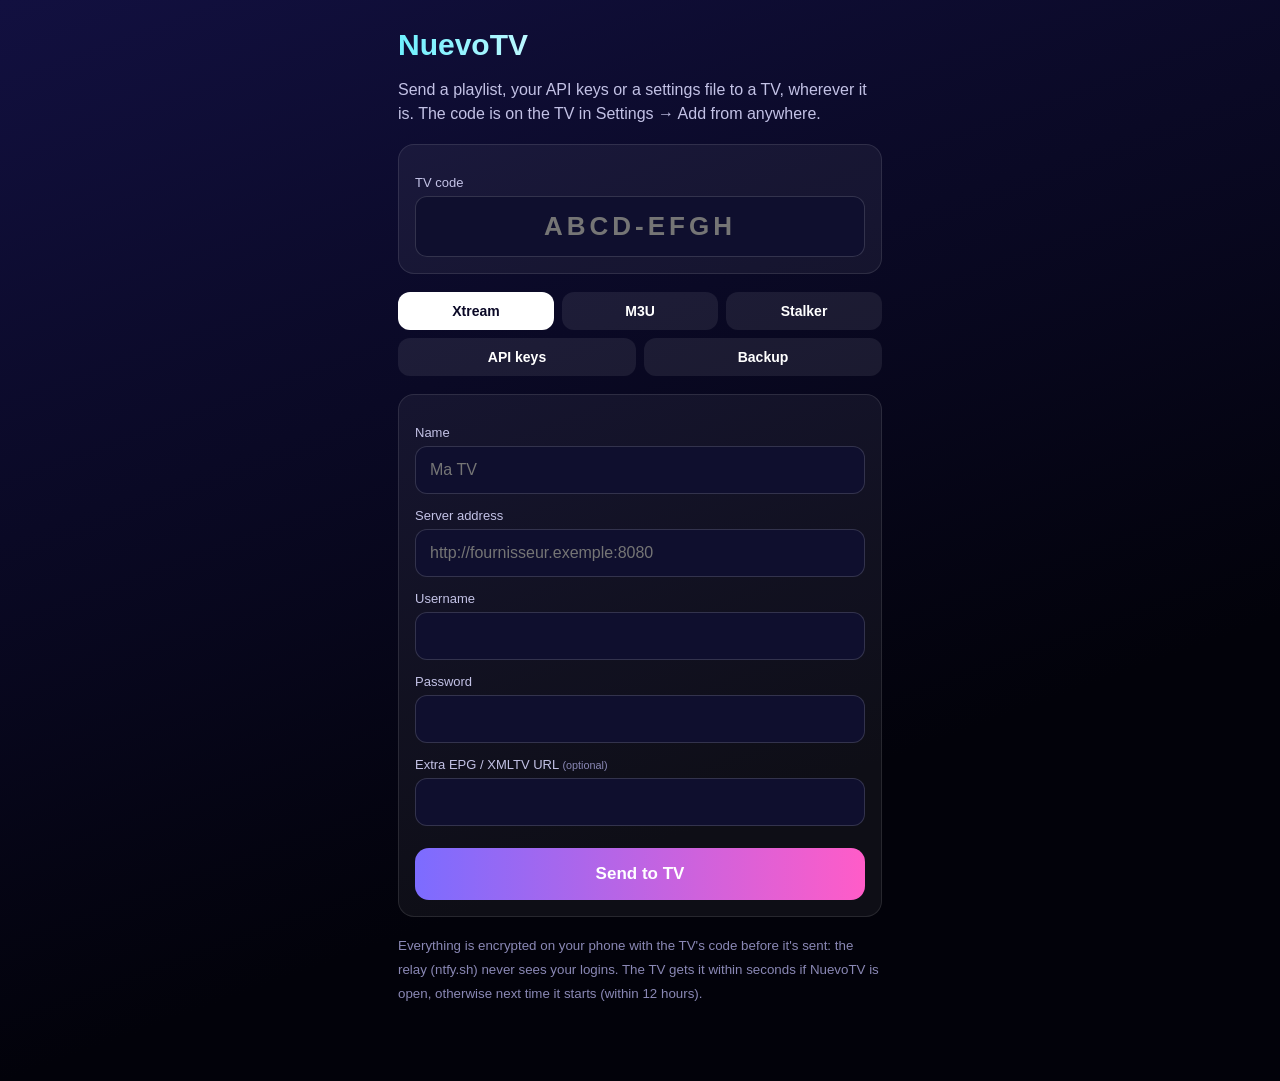
==== index.html @ 615e3f72 "Page d'ajout à distance Co-Authored-By: Claude Opus 5.5 <noreply@anthropic.com> Claude-Session: http" ====
<!doctype html>
<html lang="fr">
<head>
<meta charset="utf-8">
<meta name="viewport" content="width=device-width,initial-scale=1">
<meta name="robots" content="noindex">
<title>NuevoTV – Ajout à distance</title>
<style>
  *{box-sizing:border-box}
  body{margin:0;font-family:-apple-system,Segoe UI,Roboto,sans-serif;background:linear-gradient(160deg,#121040,#02020a 70%);color:#fff;min-height:100vh}
  main{max-width:520px;margin:0 auto;padding:28px 18px 60px}
  h1{font-size:30px;margin:0 0 4px;background:linear-gradient(90deg,#6ef0ff,#fff,#ff5cc8);-webkit-background-clip:text;background-clip:text;color:transparent}
  p{color:#c3c2e6;line-height:1.5}
  .tabs{display:flex;flex-wrap:wrap;gap:8px;margin:18px 0 6px}
  .tabs button{flex:1 1 30%;margin:0;padding:11px 6px;border-radius:12px;background:#ffffff14;color:#fff;font-weight:600;font-size:14px}
  .tabs button.on{background:#fff;color:#0a0826}
  label{display:block;font-size:13px;color:#c3c2e6;margin:14px 0 6px}
  input{width:100%;padding:14px;border-radius:12px;border:1px solid #ffffff26;background:#0f0f2e;color:#fff;font-size:16px}
  input.code{font-size:26px;letter-spacing:4px;text-transform:uppercase;text-align:center;font-weight:700}
  button{margin-top:22px;width:100%;padding:16px;border:0;border-radius:14px;background:linear-gradient(90deg,#7c6cff,#ff5cc8);color:#fff;font-size:17px;font-weight:700}
  .card{background:#ffffff0d;border:1px solid #ffffff1a;border-radius:16px;padding:16px;margin-top:18px}
  .f{display:none}.f.on{display:block}
  .msg{margin-top:18px;padding:14px;border-radius:12px;display:none}
  .ok{display:block;background:#1d4d3a}.err{display:block;background:#5a1d2b}
  small{color:#8a88b5}
</style>
</head>
<body>
<main>
  <h1>NuevoTV</h1>
  <p data-t="intro">Envoie une playlist, tes clés API ou un fichier de sauvegarde vers une TV, où qu'elle soit. Le code s'affiche sur la TV dans Réglages → Ajouter de n'importe où.</p>

  <div class="card">
    <label data-t="code">Code de la TV</label>
    <input id="code" class="code" placeholder="ABCD-EFGH" maxlength="9" autocomplete="off" autocapitalize="characters" spellcheck="false">
  </div>

  <div class="tabs" id="tabs">
    <button data-k="xtream" class="on">Xtream</button>
    <button data-k="m3u">M3U</button>
    <button data-k="stalker">Stalker</button>
    <button data-k="keys" data-t="keysTab">Clés API</button>
    <button data-k="backup" data-t="backupTab">Sauvegarde</button>
  </div>

  <div class="card">
    <div class="f on" data-f="xtream m3u stalker">
      <label data-t="name">Nom</label><input id="name" placeholder="Ma TV">
    </div>
    <div class="f on" data-f="xtream">
      <label data-t="server">Adresse du serveur</label><input id="url_x" type="url" placeholder="http://fournisseur.exemple:8080" autocapitalize="none">
      <label data-t="user">Nom d'utilisateur</label><input id="user" autocapitalize="none" autocorrect="off">
      <label data-t="pass">Mot de passe</label><input id="pass" type="password">
    </div>
    <div class="f" data-f="m3u">
      <label data-t="m3u">URL de la playlist (M3U)</label><input id="url_m" type="url" placeholder="http://.../get.php?...type=m3u_plus" autocapitalize="none">
    </div>
    <div class="f" data-f="stalker">
      <label data-t="portal">Adresse du portail</label><input id="url_s" type="url" placeholder="http://portail.exemple:8080/c/" autocapitalize="none">
      <label data-t="mac">Adresse MAC</label><input id="mac" placeholder="00:1A:79:12:34:56" autocapitalize="characters" autocorrect="off">
    </div>
    <div class="f on" data-f="xtream m3u stalker">
      <label><span data-t="epg">URL EPG / XMLTV en plus</span> <small data-t="optional">(facultatif)</small></label><input id="epg" type="url" autocapitalize="none">
    </div>
    <div class="f" data-f="keys">
      <label data-t="tmdb">Clé API TMDB</label><input id="tmdb" autocapitalize="none" autocorrect="off">
      <label data-t="subdl">Clé API SubDL</label><input id="subdl" autocapitalize="none" autocorrect="off">
    </div>
    <div class="f" data-f="backup">
      <label data-t="file">Fichier de sauvegarde (.json)</label><input id="file" type="file" accept=".json,application/json">
    </div>
    <button id="send" data-t="send">Envoyer à la TV</button>
    <div id="msg" class="msg"></div>
  </div>

  <p><small data-t="privacy">Tout est chiffré sur ton téléphone avec le code de la TV avant d'être envoyé : le relais (ntfy.sh) ne voit jamais tes identifiants. La TV le reçoit dans les secondes qui suivent si NuevoTV est ouverte, sinon au prochain démarrage (dans les 12 heures).</small></p>
</main>
<script>
const EN = {
  intro:"Send a playlist, your API keys or a settings file to a TV, wherever it is. The code is on the TV in Settings → Add from anywhere.",
  code:"TV code", keysTab:"API keys", backupTab:"Backup", name:"Name", server:"Server address", user:"Username", pass:"Password",
  m3u:"Playlist URL (M3U)", portal:"Portal address", mac:"MAC address", epg:"Extra EPG / XMLTV URL", optional:"(optional)",
  tmdb:"TMDB API key", subdl:"SubDL API key", file:"Settings file (.json)", send:"Send to TV",
  privacy:"Everything is encrypted on your phone with the TV's code before it's sent: the relay (ntfy.sh) never sees your logins. The TV gets it within seconds if NuevoTV is open, otherwise next time it starts (within 12 hours).",
  badCode:"Type the 8-character code shown on the TV.", missing:"Fill in the address (or a key, or choose a file).",
  sending:"Sending…", sent:"Sent ✓ The TV will show a message when it arrives.", failed:"Sending failed – check the connection and try again."
};
const FR = {
  badCode:"Tape le code de 8 caractères affiché sur la TV.", missing:"Remplis l'adresse (ou une clé, ou choisis un fichier).",
  sending:"Envoi…", sent:"Envoyé ✓ La TV affichera un message à la réception.", failed:"Échec de l'envoi – vérifie la connexion et réessaie."
};
const lang = (navigator.language || "fr").toLowerCase().startsWith("fr") ? "fr" : "en";
const t = k => (lang === "fr" ? FR[k] : EN[k]) || EN[k];
if (lang !== "fr") {
  document.documentElement.lang = "en";
  document.querySelectorAll("[data-t]").forEach(e => { if (EN[e.dataset.t]) e.textContent = EN[e.dataset.t]; });
  document.title = "NuevoTV – Add from anywhere";
}

let kind = "xtream";
document.querySelectorAll("#tabs button").forEach(b => b.onclick = () => {
  kind = b.dataset.k;
  document.querySelectorAll("#tabs button").forEach(x => x.classList.toggle("on", x === b));
  document.querySelectorAll(".f").forEach(f => f.classList.toggle("on", f.dataset.f.split(" ").includes(kind)));
});

const codeInput = document.getElementById("code");
if (location.hash.length > 1) codeInput.value = decodeURIComponent(location.hash.slice(1));
codeInput.addEventListener("input", () => {
  let v = codeInput.value.toUpperCase().replace(/[^A-Z0-9]/g, "").slice(0, 8);
  codeInput.value = v.length > 4 ? v.slice(0, 4) + "-" + v.slice(4) : v;
});

const enc = new TextEncoder();
const norm = c => c.toUpperCase().replace(/[^A-Z0-9]/g, "");
async function sha256(s) { return new Uint8Array(await crypto.subtle.digest("SHA-256", enc.encode(s))); }
async function topic(code) {
  const h = await sha256("nuevotv-topic:" + norm(code));
  return "nuevotv-" + Array.from(h).map(b => b.toString(16).padStart(2, "0")).join("").slice(0, 32);
}
async function encrypt(code, text) {
  const key = await crypto.subtle.importKey("raw", await sha256("nuevotv-key:" + norm(code)), "AES-GCM", false, ["encrypt"]);
  const iv = crypto.getRandomValues(new Uint8Array(12));
  const ct = new Uint8Array(await crypto.subtle.encrypt({ name: "AES-GCM", iv }, key, enc.encode(text)));
  const all = new Uint8Array(12 + ct.length); all.set(iv); all.set(ct, 12);
  let bin = ""; all.forEach(b => bin += String.fromCharCode(b));
  return btoa(bin);
}
const val = id => document.getElementById(id).value.trim();
function show(text, ok) { const m = document.getElementById("msg"); m.textContent = text; m.className = "msg " + (ok ? "ok" : "err"); }

document.getElementById("send").onclick = async () => {
  const code = val("code");
  if (norm(code).length !== 8) return show(t("badCode"), false);
  let payload;
  if (kind === "keys") {
    if (!val("tmdb") && !val("subdl")) return show(t("missing"), false);
    payload = { kind: "keys", tmdb: val("tmdb"), subdl: val("subdl") };
  } else if (kind === "backup") {
    const f = document.getElementById("file").files[0];
    if (!f) return show(t("missing"), false);
    payload = { kind: "backup", data: await f.text() };
  } else {
    const url = val(kind === "xtream" ? "url_x" : kind === "stalker" ? "url_s" : "url_m");
    if (!url) return show(t("missing"), false);
    payload = { kind: "playlist", type: kind, name: val("name"), url,
      username: kind === "xtream" ? val("user") : kind === "stalker" ? val("mac") : "",
      password: kind === "xtream" ? document.getElementById("pass").value : "", epg: val("epg") };
  }
  show(t("sending"), true);
  try {
    const body = await encrypt(code, JSON.stringify(payload));
    const r = await fetch("https://ntfy.sh/" + await topic(code), { method: "POST", body });
    if (!r.ok) throw new Error(r.status);
    show(t("sent"), true);
  } catch (e) { show(t("failed"), false); }
};
</script>
</body>
</html>
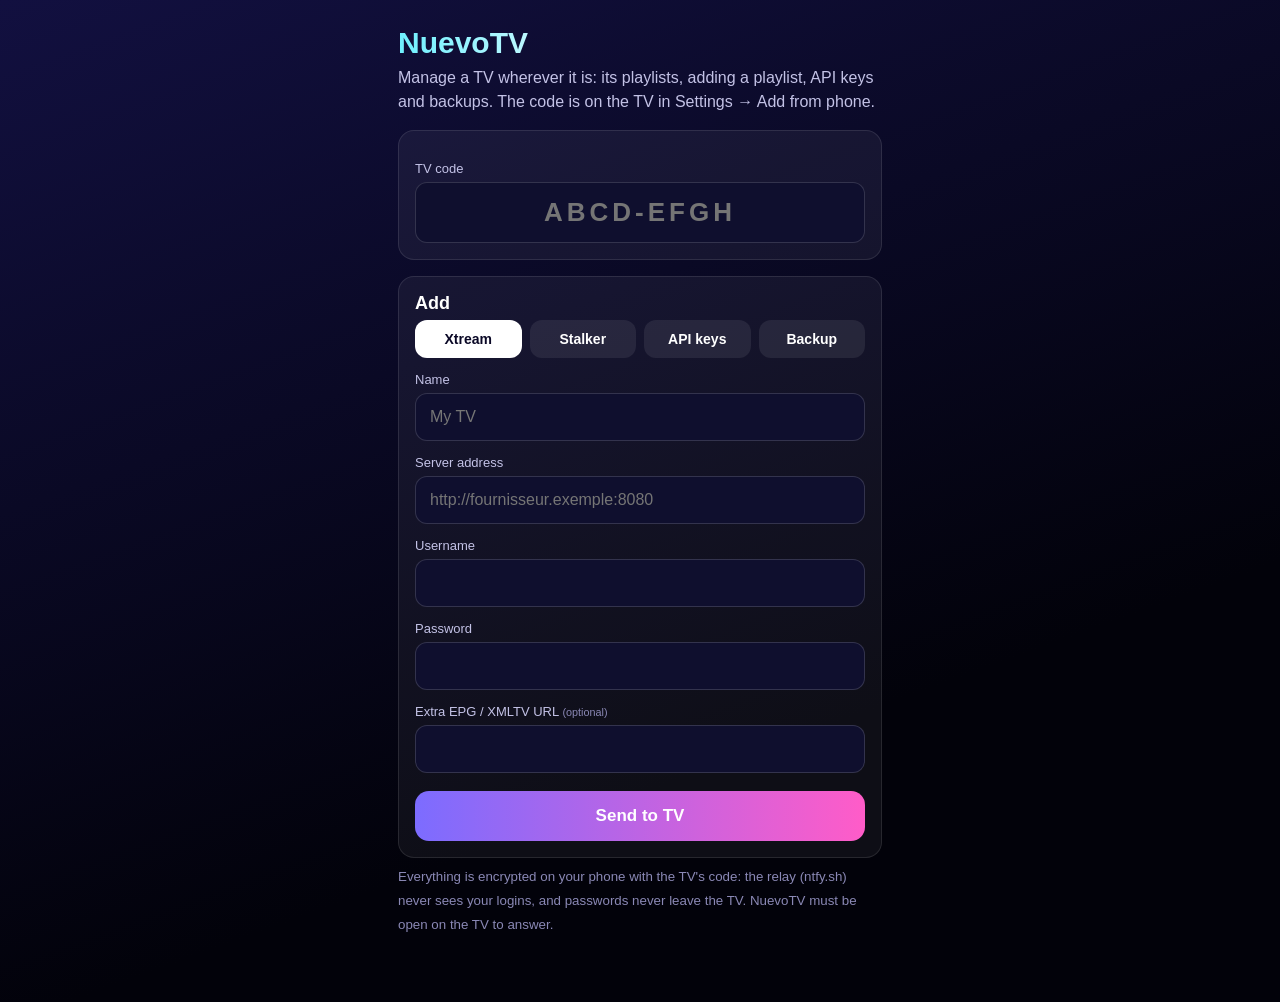
==== commit be08ca1a: "Playlists de la TV, modification et sauvegarde depuis la page Co-Authored-By: Claude Opus 5.5 <norep" ====
--- a/index.html
+++ b/index.html
@@ -4,62 +4,87 @@
 <meta charset="utf-8">
 <meta name="viewport" content="width=device-width,initial-scale=1">
 <meta name="robots" content="noindex">
-<title>NuevoTV – Ajout à distance</title>
+<title>NuevoTV</title>
 <style>
   *{box-sizing:border-box}
   body{margin:0;font-family:-apple-system,Segoe UI,Roboto,sans-serif;background:linear-gradient(160deg,#121040,#02020a 70%);color:#fff;min-height:100vh}
-  main{max-width:520px;margin:0 auto;padding:28px 18px 60px}
+  main{max-width:520px;margin:0 auto;padding:26px 18px 60px}
   h1{font-size:30px;margin:0 0 4px;background:linear-gradient(90deg,#6ef0ff,#fff,#ff5cc8);-webkit-background-clip:text;background-clip:text;color:transparent}
-  p{color:#c3c2e6;line-height:1.5}
-  .tabs{display:flex;flex-wrap:wrap;gap:8px;margin:18px 0 6px}
-  .tabs button{flex:1 1 30%;margin:0;padding:11px 6px;border-radius:12px;background:#ffffff14;color:#fff;font-weight:600;font-size:14px}
+  h2{font-size:18px;margin:0 0 6px}
+  p{color:#c3c2e6;line-height:1.5;margin:6px 0}
+  .tabs{display:flex;flex-wrap:wrap;gap:8px;margin:4px 0 6px}
+  .tabs button{flex:1 1 22%;margin:0;padding:11px 4px;border-radius:12px;background:#ffffff14;color:#fff;font-weight:600;font-size:14px}
   .tabs button.on{background:#fff;color:#0a0826}
   label{display:block;font-size:13px;color:#c3c2e6;margin:14px 0 6px}
   input{width:100%;padding:14px;border-radius:12px;border:1px solid #ffffff26;background:#0f0f2e;color:#fff;font-size:16px}
   input.code{font-size:26px;letter-spacing:4px;text-transform:uppercase;text-align:center;font-weight:700}
-  button{margin-top:22px;width:100%;padding:16px;border:0;border-radius:14px;background:linear-gradient(90deg,#7c6cff,#ff5cc8);color:#fff;font-size:17px;font-weight:700}
-  .card{background:#ffffff0d;border:1px solid #ffffff1a;border-radius:16px;padding:16px;margin-top:18px}
+  button{margin-top:18px;width:100%;padding:15px;border:0;border-radius:14px;background:linear-gradient(90deg,#7c6cff,#ff5cc8);color:#fff;font-size:17px;font-weight:700}
+  button.sec{background:#ffffff1a}
+  button.del{background:#ffffff1a;color:#ff8a9a}
+  .card{background:#ffffff0d;border:1px solid #ffffff1a;border-radius:16px;padding:16px;margin-top:16px}
   .f{display:none}.f.on{display:block}
-  .msg{margin-top:18px;padding:14px;border-radius:12px;display:none}
-  .ok{display:block;background:#1d4d3a}.err{display:block;background:#5a1d2b}
+  .msg{margin-top:14px;padding:12px 14px;border-radius:12px;display:none}
+  .ok{display:block;background:#1d4d3a}.err{display:block;background:#5a1d2b}.wait{display:block;background:#ffffff14}
+  .pl{display:block;width:100%;text-align:left;margin-top:8px;padding:12px;border-radius:12px;background:#ffffff10;font-weight:400;font-size:15px;word-break:break-all}
+  .pl b{font-size:16px}
   small{color:#8a88b5}
+  .hidden{display:none}
 </style>
 </head>
 <body>
 <main>
   <h1>NuevoTV</h1>
-  <p data-t="intro">Envoie une playlist, tes clés API ou un fichier de sauvegarde vers une TV, où qu'elle soit. Le code s'affiche sur la TV dans Réglages → Ajouter de n'importe où.</p>
+  <p data-t="intro">Gère une TV où qu'elle soit : ses playlists, l'ajout d'une playlist, les clés API et la sauvegarde. Le code s'affiche sur la TV dans Réglages → Ajouter depuis le téléphone.</p>
 
   <div class="card">
     <label data-t="code">Code de la TV</label>
     <input id="code" class="code" placeholder="ABCD-EFGH" maxlength="9" autocomplete="off" autocapitalize="characters" spellcheck="false">
+    <div id="connMsg" class="msg"></div>
   </div>
 
-  <div class="tabs" id="tabs">
-    <button data-k="xtream" class="on">Xtream</button>
-    <button data-k="m3u">M3U</button>
-    <button data-k="stalker">Stalker</button>
-    <button data-k="keys" data-t="keysTab">Clés API</button>
-    <button data-k="backup" data-t="backupTab">Sauvegarde</button>
+  <div id="tvPart" class="hidden">
+    <div class="card">
+      <h2><span data-t="tvPlaylists">Playlists de la TV</span> <small id="device"></small></h2>
+      <div id="list"></div>
+      <button class="sec" id="refresh" data-t="refresh">Actualiser la liste</button>
+    </div>
+
+    <div class="card hidden" id="editCard">
+      <h2 id="editTitle"></h2>
+      <label data-t="name">Nom</label><input id="e_name">
+      <label id="e_urlLabel"></label><input id="e_url" type="url" autocapitalize="none">
+      <div id="e_userBox"><label id="e_userLabel"></label><input id="e_user" autocapitalize="none" autocorrect="off"></div>
+      <div id="e_passBox"><label data-t="pass">Mot de passe</label><input id="e_pass" type="password" data-tp="keepPass" placeholder="Laisser vide pour garder l'actuel"></div>
+      <label><span data-t="epg">URL EPG / XMLTV en plus</span> <small data-t="optional">(facultatif)</small></label><input id="e_epg" type="url" autocapitalize="none">
+      <label><span>User agent</span> <small data-t="uaHint">(facultatif – si le fournisseur refuse la connexion)</small></label><input id="e_ua" autocapitalize="none" autocorrect="off">
+      <button id="saveEdit" data-t="save">Enregistrer et recharger sur la TV</button>
+      <button class="del" id="delete" data-t="delete">Supprimer de la TV</button>
+      <button class="sec" id="cancelEdit" data-t="cancel">Annuler</button>
+      <div id="editMsg" class="msg"></div>
+    </div>
   </div>
 
   <div class="card">
-    <div class="f on" data-f="xtream m3u stalker">
-      <label data-t="name">Nom</label><input id="name" placeholder="Ma TV">
+    <h2 data-t="add">Ajouter</h2>
+    <div class="tabs" id="tabs">
+      <button data-k="xtream" class="on">Xtream</button>
+      <button data-k="stalker">Stalker</button>
+      <button data-k="keys" data-t="keysTab">Clés API</button>
+      <button data-k="backup" data-t="backupTab">Sauvegarde</button>
+    </div>
+    <div class="f on" data-f="xtream stalker">
+      <label data-t="name">Nom</label><input id="name" data-tp="myTv" placeholder="Ma TV">
     </div>
     <div class="f on" data-f="xtream">
       <label data-t="server">Adresse du serveur</label><input id="url_x" type="url" placeholder="http://fournisseur.exemple:8080" autocapitalize="none">
       <label data-t="user">Nom d'utilisateur</label><input id="user" autocapitalize="none" autocorrect="off">
       <label data-t="pass">Mot de passe</label><input id="pass" type="password">
     </div>
-    <div class="f" data-f="m3u">
-      <label data-t="m3u">URL de la playlist (M3U)</label><input id="url_m" type="url" placeholder="http://.../get.php?...type=m3u_plus" autocapitalize="none">
-    </div>
     <div class="f" data-f="stalker">
       <label data-t="portal">Adresse du portail</label><input id="url_s" type="url" placeholder="http://portail.exemple:8080/c/" autocapitalize="none">
       <label data-t="mac">Adresse MAC</label><input id="mac" placeholder="00:1A:79:12:34:56" autocapitalize="characters" autocorrect="off">
     </div>
-    <div class="f on" data-f="xtream m3u stalker">
+    <div class="f on" data-f="xtream stalker">
       <label><span data-t="epg">URL EPG / XMLTV en plus</span> <small data-t="optional">(facultatif)</small></label><input id="epg" type="url" autocapitalize="none">
     </div>
     <div class="f" data-f="keys">
@@ -67,93 +92,222 @@
       <label data-t="subdl">Clé API SubDL</label><input id="subdl" autocapitalize="none" autocorrect="off">
     </div>
     <div class="f" data-f="backup">
-      <label data-t="file">Fichier de sauvegarde (.json)</label><input id="file" type="file" accept=".json,application/json">
+      <button class="sec" id="getBackup" data-t="getBackup">Télécharger la sauvegarde de la TV</button>
+      <label data-t="file">Restaurer un fichier de sauvegarde (.json)</label><input id="file" type="file" accept=".json,application/json">
     </div>
     <button id="send" data-t="send">Envoyer à la TV</button>
     <div id="msg" class="msg"></div>
   </div>
 
-  <p><small data-t="privacy">Tout est chiffré sur ton téléphone avec le code de la TV avant d'être envoyé : le relais (ntfy.sh) ne voit jamais tes identifiants. La TV le reçoit dans les secondes qui suivent si NuevoTV est ouverte, sinon au prochain démarrage (dans les 12 heures).</small></p>
+  <p><small data-t="privacy">Tout est chiffré sur ton téléphone avec le code de la TV : le relais (ntfy.sh) ne voit jamais tes identifiants, et les mots de passe ne quittent jamais la TV. NuevoTV doit être ouverte sur la TV pour répondre.</small></p>
 </main>
 <script>
 const EN = {
-  intro:"Send a playlist, your API keys or a settings file to a TV, wherever it is. The code is on the TV in Settings → Add from anywhere.",
-  code:"TV code", keysTab:"API keys", backupTab:"Backup", name:"Name", server:"Server address", user:"Username", pass:"Password",
-  m3u:"Playlist URL (M3U)", portal:"Portal address", mac:"MAC address", epg:"Extra EPG / XMLTV URL", optional:"(optional)",
-  tmdb:"TMDB API key", subdl:"SubDL API key", file:"Settings file (.json)", send:"Send to TV",
-  privacy:"Everything is encrypted on your phone with the TV's code before it's sent: the relay (ntfy.sh) never sees your logins. The TV gets it within seconds if NuevoTV is open, otherwise next time it starts (within 12 hours).",
+  intro:"Manage a TV wherever it is: its playlists, adding a playlist, API keys and backups. The code is on the TV in Settings → Add from phone.",
+  code:"TV code", tvPlaylists:"The TV's playlists", refresh:"Refresh the list", name:"Name", pass:"Password", keepPass:"Leave empty to keep the current one",
+  epg:"Extra EPG / XMLTV URL", optional:"(optional)", uaHint:"(optional – if the provider refuses the connection)",
+  save:"Save and reload on the TV", delete:"Delete from the TV", cancel:"Cancel", add:"Add", keysTab:"API keys", backupTab:"Backup",
+  myTv:"My TV", server:"Server address", user:"Username", portal:"Portal address", mac:"MAC address", tmdb:"TMDB API key", subdl:"SubDL API key",
+  getBackup:"Download the TV's backup", file:"Restore a settings file (.json)", send:"Send to TV",
+  privacy:"Everything is encrypted on your phone with the TV's code: the relay (ntfy.sh) never sees your logins, and passwords never leave the TV. NuevoTV must be open on the TV to answer.",
   badCode:"Type the 8-character code shown on the TV.", missing:"Fill in the address (or a key, or choose a file).",
-  sending:"Sending…", sent:"Sent ✓ The TV will show a message when it arrives.", failed:"Sending failed – check the connection and try again."
+  sending:"Sending…", sent:"Sent ✓ The TV shows a message when it arrives.", failed:"Sending failed – check the connection and try again.",
+  connecting:"Connecting to the TV… (NuevoTV must be open on it)", noAnswer:"The TV doesn't answer. Open NuevoTV on it and check the code.",
+  lastKnown:"Last list received from the TV – asking it for an update…", connected:"Connected ✓", empty:"No playlist on this TV yet.",
+  saved:"Sent ✓ The TV is saving it and reloading the playlist.", confirmDelete:"Delete this playlist from the TV?", deleted:"Deleted ✓",
+  waitBackup:"Asking the TV for its backup…", gotBackup:"Backup downloaded ✓ Keep it safe: it contains the logins.",
+  off:"off", films:"films", seriesW:"series", channelsW:"channels", portalW:"Portal address", macW:"MAC address", serverW:"Server address", userW:"Username", m3uW:"Playlist URL (M3U)"
 };
 const FR = {
   badCode:"Tape le code de 8 caractères affiché sur la TV.", missing:"Remplis l'adresse (ou une clé, ou choisis un fichier).",
-  sending:"Envoi…", sent:"Envoyé ✓ La TV affichera un message à la réception.", failed:"Échec de l'envoi – vérifie la connexion et réessaie."
+  sending:"Envoi…", sent:"Envoyé ✓ La TV affiche un message à la réception.", failed:"Échec de l'envoi – vérifie la connexion et réessaie.",
+  connecting:"Connexion à la TV… (NuevoTV doit y être ouverte)", noAnswer:"La TV ne répond pas. Ouvre NuevoTV dessus et vérifie le code.",
+  lastKnown:"Dernière liste reçue de la TV – demande de mise à jour…", connected:"Connecté ✓", empty:"Aucune playlist sur cette TV pour l'instant.",
+  saved:"Envoyé ✓ La TV enregistre et recharge la playlist.", confirmDelete:"Supprimer cette playlist de la TV ?", deleted:"Supprimée ✓",
+  waitBackup:"Demande de la sauvegarde à la TV…", gotBackup:"Sauvegarde téléchargée ✓ Garde-la en lieu sûr : elle contient les identifiants.",
+  off:"désactivée", films:"films", seriesW:"séries", channelsW:"chaînes", portalW:"Adresse du portail", macW:"Adresse MAC", serverW:"Adresse du serveur", userW:"Nom d'utilisateur", m3uW:"URL de la playlist (M3U)"
 };
 const lang = (navigator.language || "fr").toLowerCase().startsWith("fr") ? "fr" : "en";
 const t = k => (lang === "fr" ? FR[k] : EN[k]) || EN[k];
 if (lang !== "fr") {
   document.documentElement.lang = "en";
   document.querySelectorAll("[data-t]").forEach(e => { if (EN[e.dataset.t]) e.textContent = EN[e.dataset.t]; });
-  document.title = "NuevoTV – Add from anywhere";
-}
-
+  document.querySelectorAll("[data-tp]").forEach(e => { if (EN[e.dataset.tp]) e.placeholder = EN[e.dataset.tp]; });
+}
+const $ = id => document.getElementById(id);
+const val = id => $(id).value.trim();
+function show(el, text, cls) { const m = $(el); m.textContent = text; m.className = "msg " + cls; }
+const esc = s => String(s ?? "").replace(/[&<>"]/g, c => ({ "&": "&amp;", "<": "&lt;", ">": "&gt;", '"': "&quot;" }[c]));
+
+/* ---------- crypto + relay (same scheme as the TV) ---------- */
+const enc = new TextEncoder(), dec = new TextDecoder();
+const norm = c => c.toUpperCase().replace(/[^A-Z0-9]/g, "");
+async function sha256(s) { return new Uint8Array(await crypto.subtle.digest("SHA-256", enc.encode(s))); }
+async function topic(code) {
+  const h = await sha256("nuevotv-topic:" + norm(code));
+  return "nuevotv-" + Array.from(h).map(b => b.toString(16).padStart(2, "0")).join("").slice(0, 32);
+}
+async function aesKey(code) { return crypto.subtle.importKey("raw", await sha256("nuevotv-key:" + norm(code)), "AES-GCM", false, ["encrypt", "decrypt"]); }
+async function encrypt(code, text) {
+  const iv = crypto.getRandomValues(new Uint8Array(12));
+  const ct = new Uint8Array(await crypto.subtle.encrypt({ name: "AES-GCM", iv }, await aesKey(code), enc.encode(text)));
+  const all = new Uint8Array(12 + ct.length); all.set(iv); all.set(ct, 12);
+  let bin = ""; all.forEach(b => bin += String.fromCharCode(b));
+  return btoa(bin);
+}
+async function decrypt(code, b64) {
+  const bytes = Uint8Array.from(atob(b64.trim()), c => c.charCodeAt(0));
+  const pt = await crypto.subtle.decrypt({ name: "AES-GCM", iv: bytes.slice(0, 12) }, await aesKey(code), bytes.slice(12));
+  return dec.decode(pt);
+}
+async function sendToTv(code, payload) {
+  const r = await fetch("https://ntfy.sh/" + await topic(code), { method: "POST", body: await encrypt(code, JSON.stringify(payload)) });
+  if (!r.ok) throw new Error(r.status);
+}
+/** Everything the TV posted in the last 12 hours, decrypted, oldest first. */
+async function fromTv(code) {
+  const r = await fetch("https://ntfy.sh/" + await topic(code) + "-tv/json?poll=1&since=12h");
+  const out = [];
+  for (const line of (await r.text()).split("\n")) {
+    if (!line.trim()) continue;
+    try {
+      const ev = JSON.parse(line);
+      if (ev.event !== "message") continue;
+      const text = ev.attachment && ev.attachment.url ? await (await fetch(ev.attachment.url)).text() : ev.message;
+      out.push(JSON.parse(await decrypt(code, text)));
+    } catch (e) { /* not ours */ }
+  }
+  return out;
+}
+const rid = () => Math.random().toString(36).slice(2, 10);
+/** Sends a request and waits for the TV's answer carrying the same id. */
+async function ask(code, payload, kind, seconds = 45) {
+  const id = rid();
+  await sendToTv(code, { ...payload, rid: id });
+  for (let i = 0; i < seconds / 3; i++) {
+    await new Promise(r => setTimeout(r, 3000));
+    const got = (await fromTv(code)).filter(m => m.kind === kind && m.rid === id);
+    if (got.length) return got[got.length - 1];
+  }
+  return null;
+}
+
+/* ---------- the TV's playlists ---------- */
+const codeInput = $("code");
+let playlists = [], editing = null, connectedCode = "";
+function render(snap) {
+  playlists = snap.playlists || [];
+  $("tvPart").classList.remove("hidden");
+  $("device").textContent = snap.device ? "· " + snap.device : "";
+  $("list").innerHTML = playlists.length ? playlists.map(p => {
+    const kind = p.type === "xtream" ? "Xtream" : p.type === "stalker" ? "Stalker" : "M3U";
+    const counts = [p.channels && p.channels + " " + t("channelsW"), p.movies && p.movies + " " + t("films"), p.series && p.series + " " + t("seriesW")].filter(Boolean).join(" · ");
+    return `<button class="pl" data-id="${p.id}"><b>${esc(p.name)}</b> <small>· ${kind}${p.enabled ? "" : " · " + t("off")}</small><br><small>${esc(p.url)}</small>${p.status ? "<br><small>" + esc(p.status) + "</small>" : counts ? "<br><small>" + counts + "</small>" : ""}</button>`;
+  }).join("") : `<p>${t("empty")}</p>`;
+  document.querySelectorAll("#list .pl").forEach(b => b.onclick = () => openEdit(playlists.find(p => String(p.id) === b.dataset.id)));
+}
+function openEdit(p) {
+  editing = p;
+  $("editCard").classList.remove("hidden");
+  $("editTitle").textContent = p.name;
+  $("e_name").value = p.name; $("e_url").value = p.url; $("e_user").value = p.username || ""; $("e_pass").value = "";
+  $("e_epg").value = p.epg || ""; $("e_ua").value = p.ua || "";
+  $("e_urlLabel").textContent = p.type === "stalker" ? t("portalW") : p.type === "xtream" ? t("serverW") : t("m3uW");
+  $("e_userLabel").textContent = p.type === "stalker" ? t("macW") : t("userW");
+  $("e_userBox").style.display = p.type === "m3u" ? "none" : "";
+  $("e_passBox").style.display = p.type === "xtream" ? "" : "none";
+  $("editMsg").className = "msg";
+  $("editCard").scrollIntoView({ behavior: "smooth" });
+}
+$("cancelEdit").onclick = () => { editing = null; $("editCard").classList.add("hidden"); };
+async function connect(force) {
+  const code = val("code");
+  if (norm(code).length !== 8 || (code === connectedCode && !force)) return;
+  connectedCode = code;
+  show("connMsg", t("connecting"), "wait");
+  try {
+    const old = (await fromTv(code)).filter(m => m.kind === "snapshot");
+    if (old.length) { render(old[old.length - 1]); show("connMsg", t("lastKnown"), "wait"); }
+    const snap = await ask(code, { kind: "hello" }, "snapshot");
+    if (snap) { render(snap); show("connMsg", t("connected"), "ok"); }
+    else show("connMsg", t("noAnswer"), "err");
+  } catch (e) { show("connMsg", t("failed"), "err"); }
+}
+$("refresh").onclick = () => connect(true);
+$("saveEdit").onclick = async () => {
+  if (!editing) return;
+  const code = val("code");
+  const payload = { kind: "edit", id: editing.id, name: val("e_name"), url: val("e_url"), username: val("e_user"), epg: val("e_epg"), ua: val("e_ua") };
+  if ($("e_pass").value) payload.password = $("e_pass").value;
+  show("editMsg", t("sending"), "wait");
+  try {
+    const snap = await ask(code, payload, "snapshot");
+    if (snap) { render(snap); show("editMsg", t("saved"), "ok"); } else show("editMsg", t("noAnswer"), "err");
+  } catch (e) { show("editMsg", t("failed"), "err"); }
+};
+$("delete").onclick = async () => {
+  if (!editing || !confirm(t("confirmDelete"))) return;
+  show("editMsg", t("sending"), "wait");
+  try {
+    const snap = await ask(val("code"), { kind: "remove", id: editing.id }, "snapshot");
+    if (snap) { render(snap); editing = null; $("editCard").classList.add("hidden"); show("connMsg", t("deleted"), "ok"); }
+    else show("editMsg", t("noAnswer"), "err");
+  } catch (e) { show("editMsg", t("failed"), "err"); }
+};
+
+if (location.hash.length > 1) codeInput.value = decodeURIComponent(location.hash.slice(1));
+codeInput.addEventListener("input", () => {
+  let v = codeInput.value.toUpperCase().replace(/[^A-Z0-9]/g, "").slice(0, 8);
+  codeInput.value = v.length > 4 ? v.slice(0, 4) + "-" + v.slice(4) : v;
+  connect(false);
+});
+connect(false);
+
+/* ---------- add ---------- */
 let kind = "xtream";
 document.querySelectorAll("#tabs button").forEach(b => b.onclick = () => {
   kind = b.dataset.k;
   document.querySelectorAll("#tabs button").forEach(x => x.classList.toggle("on", x === b));
   document.querySelectorAll(".f").forEach(f => f.classList.toggle("on", f.dataset.f.split(" ").includes(kind)));
 });
-
-const codeInput = document.getElementById("code");
-if (location.hash.length > 1) codeInput.value = decodeURIComponent(location.hash.slice(1));
-codeInput.addEventListener("input", () => {
-  let v = codeInput.value.toUpperCase().replace(/[^A-Z0-9]/g, "").slice(0, 8);
-  codeInput.value = v.length > 4 ? v.slice(0, 4) + "-" + v.slice(4) : v;
-});
-
-const enc = new TextEncoder();
-const norm = c => c.toUpperCase().replace(/[^A-Z0-9]/g, "");
-async function sha256(s) { return new Uint8Array(await crypto.subtle.digest("SHA-256", enc.encode(s))); }
-async function topic(code) {
-  const h = await sha256("nuevotv-topic:" + norm(code));
-  return "nuevotv-" + Array.from(h).map(b => b.toString(16).padStart(2, "0")).join("").slice(0, 32);
-}
-async function encrypt(code, text) {
-  const key = await crypto.subtle.importKey("raw", await sha256("nuevotv-key:" + norm(code)), "AES-GCM", false, ["encrypt"]);
-  const iv = crypto.getRandomValues(new Uint8Array(12));
-  const ct = new Uint8Array(await crypto.subtle.encrypt({ name: "AES-GCM", iv }, key, enc.encode(text)));
-  const all = new Uint8Array(12 + ct.length); all.set(iv); all.set(ct, 12);
-  let bin = ""; all.forEach(b => bin += String.fromCharCode(b));
-  return btoa(bin);
-}
-const val = id => document.getElementById(id).value.trim();
-function show(text, ok) { const m = document.getElementById("msg"); m.textContent = text; m.className = "msg " + (ok ? "ok" : "err"); }
-
-document.getElementById("send").onclick = async () => {
+$("getBackup").onclick = async () => {
   const code = val("code");
-  if (norm(code).length !== 8) return show(t("badCode"), false);
+  if (norm(code).length !== 8) return show("msg", t("badCode"), "err");
+  show("msg", t("waitBackup"), "wait");
+  try {
+    const b = await ask(code, { kind: "backup-request" }, "backup");
+    if (!b) return show("msg", t("noAnswer"), "err");
+    const a = document.createElement("a");
+    a.href = URL.createObjectURL(new Blob([b.data], { type: "application/json" }));
+    a.download = "NuevoTV-" + new Date().toISOString().slice(0, 10) + ".json";
+    document.body.appendChild(a); a.click(); a.remove();
+    show("msg", t("gotBackup"), "ok");
+  } catch (e) { show("msg", t("failed"), "err"); }
+};
+$("send").onclick = async () => {
+  const code = val("code");
+  if (norm(code).length !== 8) return show("msg", t("badCode"), "err");
   let payload;
   if (kind === "keys") {
-    if (!val("tmdb") && !val("subdl")) return show(t("missing"), false);
+    if (!val("tmdb") && !val("subdl")) return show("msg", t("missing"), "err");
     payload = { kind: "keys", tmdb: val("tmdb"), subdl: val("subdl") };
   } else if (kind === "backup") {
-    const f = document.getElementById("file").files[0];
-    if (!f) return show(t("missing"), false);
+    const f = $("file").files[0];
+    if (!f) return show("msg", t("missing"), "err");
     payload = { kind: "backup", data: await f.text() };
   } else {
-    const url = val(kind === "xtream" ? "url_x" : kind === "stalker" ? "url_s" : "url_m");
-    if (!url) return show(t("missing"), false);
+    const url = val(kind === "xtream" ? "url_x" : "url_s");
+    if (!url) return show("msg", t("missing"), "err");
     payload = { kind: "playlist", type: kind, name: val("name"), url,
-      username: kind === "xtream" ? val("user") : kind === "stalker" ? val("mac") : "",
-      password: kind === "xtream" ? document.getElementById("pass").value : "", epg: val("epg") };
+      username: kind === "xtream" ? val("user") : val("mac"),
+      password: kind === "xtream" ? $("pass").value : "", epg: val("epg") };
   }
-  show(t("sending"), true);
-  try {
-    const body = await encrypt(code, JSON.stringify(payload));
-    const r = await fetch("https://ntfy.sh/" + await topic(code), { method: "POST", body });
-    if (!r.ok) throw new Error(r.status);
-    show(t("sent"), true);
-  } catch (e) { show(t("failed"), false); }
+  show("msg", t("sending"), "wait");
+  try {
+    await sendToTv(code, payload);
+    show("msg", t("sent"), "ok");
+    if (payload.kind === "playlist" || payload.kind === "backup") setTimeout(() => connect(true), 8000);
+  } catch (e) { show("msg", t("failed"), "err"); }
 };
 </script>
 </body>
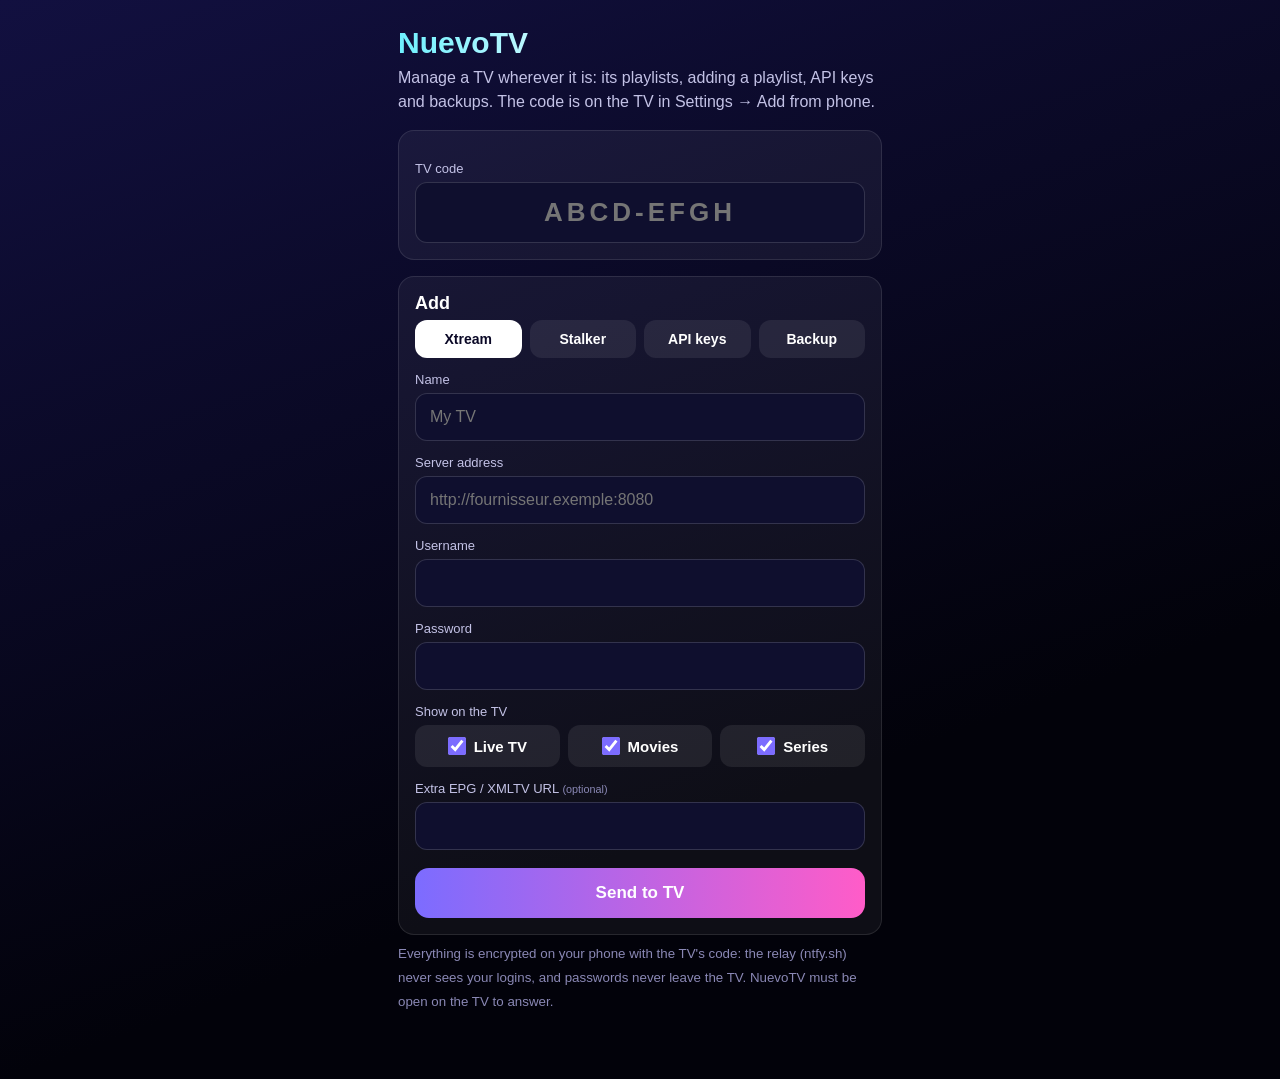
==== commit e867a600: "Choix TV en direct / Films / Séries pour chaque playlist (ajout et modification) Co-Authored-By: Cla" ====
--- a/index.html
+++ b/index.html
@@ -29,6 +29,9 @@
   .pl b{font-size:16px}
   small{color:#8a88b5}
   .hidden{display:none}
+  .use{display:flex;gap:8px;flex-wrap:wrap}
+  .use label{flex:1 1 30%;margin:0;display:flex;align-items:center;justify-content:center;gap:8px;padding:12px 6px;border-radius:12px;background:#ffffff14;color:#fff;font-size:15px;font-weight:600;cursor:pointer}
+  .use input{width:auto;margin:0;accent-color:#7c6cff;width:18px;height:18px}
 </style>
 </head>
 <body>
@@ -55,6 +58,8 @@
       <label id="e_urlLabel"></label><input id="e_url" type="url" autocapitalize="none">
       <div id="e_userBox"><label id="e_userLabel"></label><input id="e_user" autocapitalize="none" autocorrect="off"></div>
       <div id="e_passBox"><label data-t="pass">Mot de passe</label><input id="e_pass" type="password" data-tp="keepPass" placeholder="Laisser vide pour garder l'actuel"></div>
+      <label data-t="show">À afficher sur la TV</label>
+      <div class="use"><label><input type="checkbox" id="e_live" checked> <span data-t="liveW">TV en direct</span></label><label><input type="checkbox" id="e_movies" checked> <span data-t="moviesW">Films</span></label><label><input type="checkbox" id="e_series" checked> <span data-t="seriesC">Séries</span></label></div>
       <label><span data-t="epg">URL EPG / XMLTV en plus</span> <small data-t="optional">(facultatif)</small></label><input id="e_epg" type="url" autocapitalize="none">
       <label><span>User agent</span> <small data-t="uaHint">(facultatif – si le fournisseur refuse la connexion)</small></label><input id="e_ua" autocapitalize="none" autocorrect="off">
       <button id="saveEdit" data-t="save">Enregistrer et recharger sur la TV</button>
@@ -85,6 +90,8 @@
       <label data-t="mac">Adresse MAC</label><input id="mac" placeholder="00:1A:79:12:34:56" autocapitalize="characters" autocorrect="off">
     </div>
     <div class="f on" data-f="xtream stalker">
+      <label data-t="show">À afficher sur la TV</label>
+      <div class="use"><label><input type="checkbox" id="u_live" checked> <span data-t="liveW">TV en direct</span></label><label><input type="checkbox" id="u_movies" checked> <span data-t="moviesW">Films</span></label><label><input type="checkbox" id="u_series" checked> <span data-t="seriesC">Séries</span></label></div>
       <label><span data-t="epg">URL EPG / XMLTV en plus</span> <small data-t="optional">(facultatif)</small></label><input id="epg" type="url" autocapitalize="none">
     </div>
     <div class="f" data-f="keys">
@@ -93,6 +100,8 @@
     </div>
     <div class="f" data-f="backup">
       <button class="sec" id="getBackup" data-t="getBackup">Télécharger la sauvegarde de la TV</button>
+      <button class="sec" id="listBackups" data-t="listBackups">Sauvegardes automatiques (chaque semaine)</button>
+      <div id="weekly"></div>
       <label data-t="file">Restaurer un fichier de sauvegarde (.json)</label><input id="file" type="file" accept=".json,application/json">
     </div>
     <button id="send" data-t="send">Envoyer à la TV</button>
@@ -108,7 +117,7 @@
   epg:"Extra EPG / XMLTV URL", optional:"(optional)", uaHint:"(optional – if the provider refuses the connection)",
   save:"Save and reload on the TV", delete:"Delete from the TV", cancel:"Cancel", add:"Add", keysTab:"API keys", backupTab:"Backup",
   myTv:"My TV", server:"Server address", user:"Username", portal:"Portal address", mac:"MAC address", tmdb:"TMDB API key", subdl:"SubDL API key",
-  getBackup:"Download the TV's backup", file:"Restore a settings file (.json)", send:"Send to TV",
+  getBackup:"Download the TV's backup (now)", listBackups:"Automatic backups (every week)", file:"Restore a settings file (.json)", send:"Send to TV",
   privacy:"Everything is encrypted on your phone with the TV's code: the relay (ntfy.sh) never sees your logins, and passwords never leave the TV. NuevoTV must be open on the TV to answer.",
   badCode:"Type the 8-character code shown on the TV.", missing:"Fill in the address (or a key, or choose a file).",
   sending:"Sending…", sent:"Sent ✓ The TV shows a message when it arrives.", failed:"Sending failed – check the connection and try again.",
@@ -116,7 +125,9 @@
   lastKnown:"Last list received from the TV – asking it for an update…", connected:"Connected ✓", empty:"No playlist on this TV yet.",
   saved:"Sent ✓ The TV is saving it and reloading the playlist.", confirmDelete:"Delete this playlist from the TV?", deleted:"Deleted ✓",
   waitBackup:"Asking the TV for its backup…", gotBackup:"Backup downloaded ✓ Keep it safe: it contains the logins.",
-  off:"off", films:"films", seriesW:"series", channelsW:"channels", portalW:"Portal address", macW:"MAC address", serverW:"Server address", userW:"Username", m3uW:"Playlist URL (M3U)"
+  waitList:"Asking the TV for its weekly backups…", noWeekly:"No weekly backup yet: the TV makes the first one a few minutes after it starts, then one every week.",
+  pickWeekly:"Tap a backup to save it on this phone:",
+  show:"Show on the TV", liveW:"Live TV", moviesW:"Movies", seriesC:"Series", useNone:"Tick at least Live TV, Movies or Series.", off:"off", films:"films", seriesW:"series", channelsW:"channels", portalW:"Portal address", macW:"MAC address", serverW:"Server address", userW:"Username", m3uW:"Playlist URL (M3U)"
 };
 const FR = {
   badCode:"Tape le code de 8 caractères affiché sur la TV.", missing:"Remplis l'adresse (ou une clé, ou choisis un fichier).",
@@ -125,7 +136,9 @@
   lastKnown:"Dernière liste reçue de la TV – demande de mise à jour…", connected:"Connecté ✓", empty:"Aucune playlist sur cette TV pour l'instant.",
   saved:"Envoyé ✓ La TV enregistre et recharge la playlist.", confirmDelete:"Supprimer cette playlist de la TV ?", deleted:"Supprimée ✓",
   waitBackup:"Demande de la sauvegarde à la TV…", gotBackup:"Sauvegarde téléchargée ✓ Garde-la en lieu sûr : elle contient les identifiants.",
-  off:"désactivée", films:"films", seriesW:"séries", channelsW:"chaînes", portalW:"Adresse du portail", macW:"Adresse MAC", serverW:"Adresse du serveur", userW:"Nom d'utilisateur", m3uW:"URL de la playlist (M3U)"
+  waitList:"Demande des sauvegardes de la semaine à la TV…", noWeekly:"Pas encore de sauvegarde automatique : la TV fait la première quelques minutes après son démarrage, puis une chaque semaine.",
+  pickWeekly:"Touche une sauvegarde pour l'enregistrer sur ce téléphone :",
+  off:"désactivée", show:"À afficher sur la TV", liveW:"TV en direct", moviesW:"Films", seriesC:"Séries", useNone:"Coche au moins TV, Films ou Séries.", films:"films", seriesW:"séries", channelsW:"chaînes", portalW:"Adresse du portail", macW:"Adresse MAC", serverW:"Adresse du serveur", userW:"Nom d'utilisateur", m3uW:"URL de la playlist (M3U)"
 };
 const lang = (navigator.language || "fr").toLowerCase().startsWith("fr") ? "fr" : "en";
 const t = k => (lang === "fr" ? FR[k] : EN[k]) || EN[k];
@@ -212,6 +225,8 @@
   $("editTitle").textContent = p.name;
   $("e_name").value = p.name; $("e_url").value = p.url; $("e_user").value = p.username || ""; $("e_pass").value = "";
   $("e_epg").value = p.epg || ""; $("e_ua").value = p.ua || "";
+  const u = p.use || {};
+  $("e_live").checked = u.live !== false; $("e_movies").checked = u.movies !== false; $("e_series").checked = u.series !== false;
   $("e_urlLabel").textContent = p.type === "stalker" ? t("portalW") : p.type === "xtream" ? t("serverW") : t("m3uW");
   $("e_userLabel").textContent = p.type === "stalker" ? t("macW") : t("userW");
   $("e_userBox").style.display = p.type === "m3u" ? "none" : "";
@@ -237,7 +252,9 @@
 $("saveEdit").onclick = async () => {
   if (!editing) return;
   const code = val("code");
-  const payload = { kind: "edit", id: editing.id, name: val("e_name"), url: val("e_url"), username: val("e_user"), epg: val("e_epg"), ua: val("e_ua") };
+  const payload = { kind: "edit", id: editing.id, name: val("e_name"), url: val("e_url"), username: val("e_user"), epg: val("e_epg"), ua: val("e_ua"),
+    use: { live: $("e_live").checked, movies: $("e_movies").checked, series: $("e_series").checked } };
+  if (!payload.use.live && !payload.use.movies && !payload.use.series) return show("editMsg", t("useNone"), "err");
   if ($("e_pass").value) payload.password = $("e_pass").value;
   show("editMsg", t("sending"), "wait");
   try {
@@ -270,6 +287,33 @@
   document.querySelectorAll("#tabs button").forEach(x => x.classList.toggle("on", x === b));
   document.querySelectorAll(".f").forEach(f => f.classList.toggle("on", f.dataset.f.split(" ").includes(kind)));
 });
+function saveFile(text, name) {
+  const a = document.createElement("a");
+  a.href = URL.createObjectURL(new Blob([text], { type: "application/json" }));
+  a.download = name;
+  document.body.appendChild(a); a.click(); a.remove();
+}
+$("listBackups").onclick = async () => {
+  const code = val("code");
+  if (norm(code).length !== 8) return show("msg", t("badCode"), "err");
+  show("msg", t("waitList"), "wait");
+  $("weekly").innerHTML = "";
+  try {
+    const r = await ask(code, { kind: "backup-list" }, "backups");
+    if (!r) return show("msg", t("noAnswer"), "err");
+    const items = r.items || [];
+    if (!items.length) return show("msg", t("noWeekly"), "ok");
+    show("msg", t("pickWeekly"), "ok");
+    $("weekly").innerHTML = items.map(i => `<button class="pl" data-n="${esc(i.name)}"><b>${new Date(i.at).toLocaleDateString(lang === "fr" ? "fr-FR" : "en-GB", { weekday: "long", day: "numeric", month: "long", year: "numeric" })}</b><br><small>${esc(i.name)}</small></button>`).join("");
+    document.querySelectorAll("#weekly .pl").forEach(b => b.onclick = async () => {
+      show("msg", t("waitBackup"), "wait");
+      const got = await ask(code, { kind: "backup-request", name: b.dataset.n }, "backup").catch(() => null);
+      if (!got) return show("msg", t("noAnswer"), "err");
+      saveFile(got.data, b.dataset.n);
+      show("msg", t("gotBackup"), "ok");
+    });
+  } catch (e) { show("msg", t("failed"), "err"); }
+};
 $("getBackup").onclick = async () => {
   const code = val("code");
   if (norm(code).length !== 8) return show("msg", t("badCode"), "err");
@@ -300,7 +344,9 @@
     if (!url) return show("msg", t("missing"), "err");
     payload = { kind: "playlist", type: kind, name: val("name"), url,
       username: kind === "xtream" ? val("user") : val("mac"),
-      password: kind === "xtream" ? $("pass").value : "", epg: val("epg") };
+      password: kind === "xtream" ? $("pass").value : "", epg: val("epg"),
+      use: { live: $("u_live").checked, movies: $("u_movies").checked, series: $("u_series").checked } };
+    if (!payload.use.live && !payload.use.movies && !payload.use.series) return show("msg", t("useNone"), "err");
   }
   show("msg", t("sending"), "wait");
   try {
